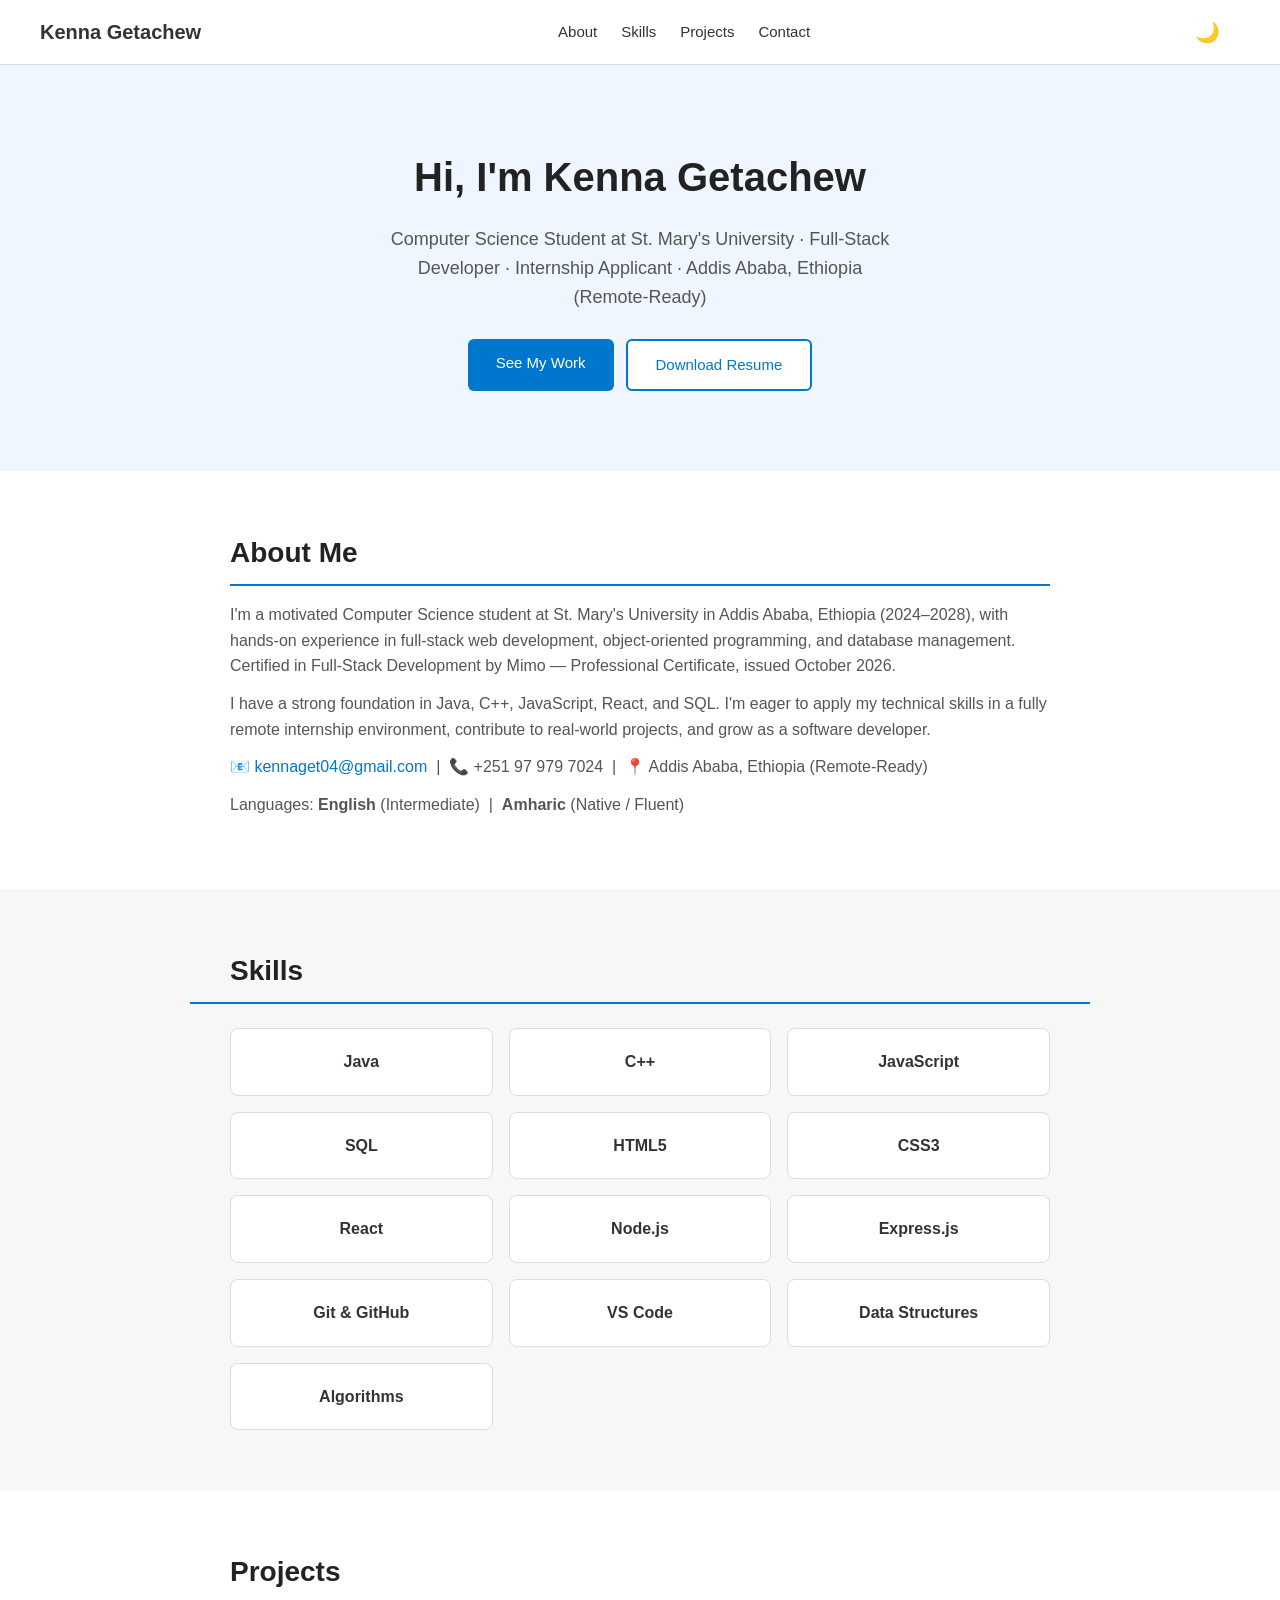
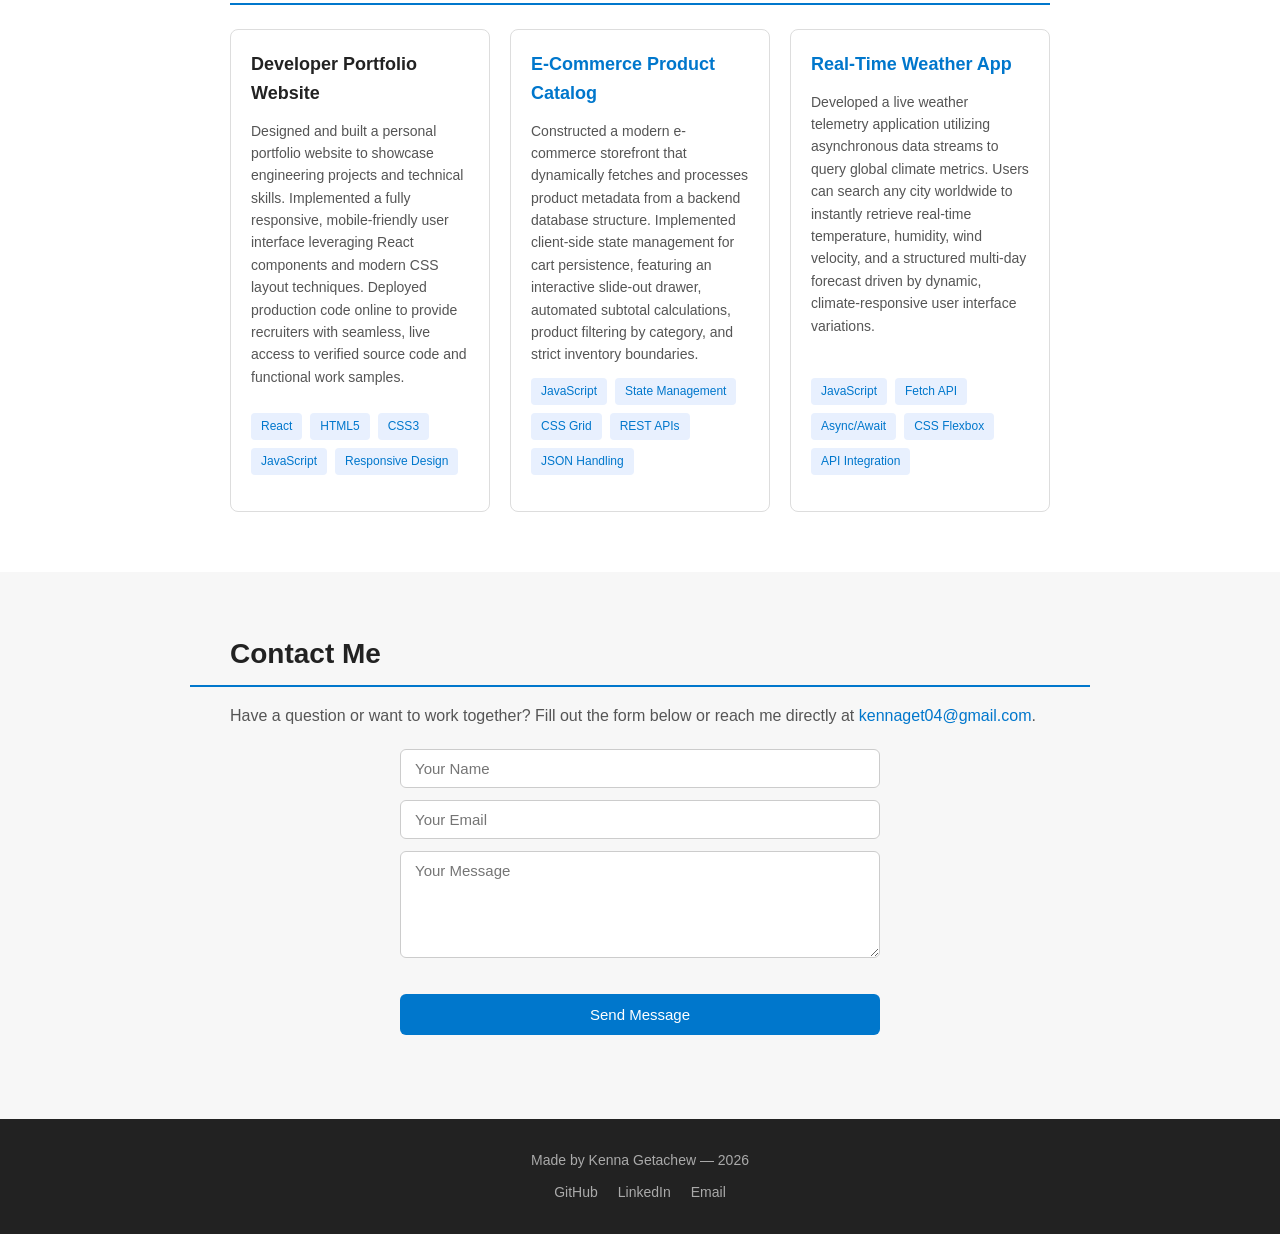
==== portfolio/index.html @ 9d72e142 "Add files via upload" ====
<!DOCTYPE html>
<html lang="en">
<head>
  <meta charset="UTF-8" />
  <meta name="viewport" content="width=device-width, initial-scale=1.0" />
  <title>Kenna Getachew | Developer Portfolio</title>
  <link rel="stylesheet" href="style.css" />
</head>
<body>

  <nav class="navbar">
    <div class="nav-logo">Kenna Getachew</div>

    <ul class="nav-links" id="nav-links">
      <li><a href="#about">About</a></li>
      <li><a href="#skills">Skills</a></li>
      <li><a href="#projects">Projects</a></li>
      <li><a href="#contact">Contact</a></li>
    </ul>

    <button class="theme-toggle" id="theme-toggle" aria-label="Toggle dark mode">&#127769;</button>
    <button class="hamburger" id="hamburger">&#9776;</button>
  </nav>

  <section class="hero">
    <h1>Hi, I'm Kenna Getachew</h1>
    <p>Computer Science Student at St. Mary's University &middot; Full-Stack Developer &middot; Internship Applicant &middot; Addis Ababa, Ethiopia (Remote-Ready)</p>
    <div class="hero-buttons">
      <a href="#projects" class="btn">See My Work</a>
      <a href="resume.pdf" class="btn btn-outline" download>Download Resume</a>
    </div>
  </section>

  <section id="about" class="section">
    <h2>About Me</h2>
    <p>
      I'm a motivated Computer Science student at St. Mary's University in Addis Ababa, Ethiopia (2024&ndash;2028),
      with hands-on experience in full-stack web development, object-oriented programming, and database management.
      Certified in Full-Stack Development by Mimo &mdash; Professional Certificate, issued October 2026.
    </p>
    <p>
      I have a strong foundation in Java, C++, JavaScript, React, and SQL. I'm eager to apply my technical skills
      in a fully remote internship environment, contribute to real-world projects, and grow as a software developer.
    </p>
    <p>
      &#128231; <a href="mailto:kennaget04@gmail.com">kennaget04@gmail.com</a>
      &nbsp;|&nbsp;
      &#128222; +251 97 979 7024
      &nbsp;|&nbsp;
      &#128205; Addis Ababa, Ethiopia (Remote-Ready)
    </p>
    <p>Languages: <strong>English</strong> (Intermediate) &nbsp;|&nbsp; <strong>Amharic</strong> (Native / Fluent)</p>
  </section>

  <section id="skills" class="section gray-bg">
    <h2>Skills</h2>
    <div class="skills-grid">
      <div class="skill-card"><p>Java</p></div>
      <div class="skill-card"><p>C++</p></div>
      <div class="skill-card"><p>JavaScript</p></div>
      <div class="skill-card"><p>SQL</p></div>
      <div class="skill-card"><p>HTML5</p></div>
      <div class="skill-card"><p>CSS3</p></div>
      <div class="skill-card"><p>React</p></div>
      <div class="skill-card"><p>Node.js</p></div>
      <div class="skill-card"><p>Express.js</p></div>
      <div class="skill-card"><p>Git &amp; GitHub</p></div>
      <div class="skill-card"><p>VS Code</p></div>
      <div class="skill-card"><p>Data Structures</p></div>
      <div class="skill-card"><p>Algorithms</p></div>
    </div>
  </section>

  <section id="projects" class="section">
    <h2>Projects</h2>
    <div class="projects-grid">

      <div class="project-card">
        <h3>Developer Portfolio Website</h3>
        <p>Designed and built a personal portfolio website to showcase engineering projects and technical skills. Implemented a fully responsive, mobile-friendly user interface leveraging React components and modern CSS layout techniques. Deployed production code online to provide recruiters with seamless, live access to verified source code and functional work samples.</p>
        <div class="project-tags">
          <span>React</span>
          <span>HTML5</span>
          <span>CSS3</span>
          <span>JavaScript</span>
          <span>Responsive Design</span>
        </div>
      </div>

      <a href="https://ecommerceapp-five-roan.vercel.app" target="_blank" rel="noopener noreferrer" class="project-card clickable-card">
        <h3>E-Commerce Product Catalog</h3>
        <p>Constructed a modern e-commerce storefront that dynamically fetches and processes product metadata from a backend database structure. Implemented client-side state management for cart persistence, featuring an interactive slide-out drawer, automated subtotal calculations, product filtering by category, and strict inventory boundaries.</p>
        <div class="project-tags">
          <span>JavaScript</span>
          <span>State Management</span>
          <span>CSS Grid</span>
          <span>REST APIs</span>
          <span>JSON Handling</span>
        </div>
      </a>

      <a href="https://weatherforecast-phi-ebon.vercel.app" target="_blank" rel="noopener noreferrer" class="project-card clickable-card">
        <h3>Real-Time Weather App</h3>
        <p>Developed a live weather telemetry application utilizing asynchronous data streams to query global climate metrics. Users can search any city worldwide to instantly retrieve real-time temperature, humidity, wind velocity, and a structured multi-day forecast driven by dynamic, climate-responsive user interface variations.</p>
        <div class="project-tags">
          <span>JavaScript</span>
          <span>Fetch API</span>
          <span>Async/Await</span>
          <span>CSS Flexbox</span>
          <span>API Integration</span>
        </div>
      </a>

    </div>
  </section>

  <section id="contact" class="section gray-bg">
    <h2>Contact Me</h2>
    <p>Have a question or want to work together? Fill out the form below or reach me directly at <a href="mailto:kennaget04@gmail.com">kennaget04@gmail.com</a>.</p>

    <form id="contact-form">
      <input type="text"  id="name"    placeholder="Your Name"    required />
      <input type="email" id="email"   placeholder="Your Email"   required />
      <textarea           id="message" placeholder="Your Message" rows="5" required></textarea>
      <p id="form-error" class="error-msg"></p>
      <button type="submit" class="btn">Send Message</button>
      <p id="form-success" class="success-msg"></p>
    </form>
  </section>

  <footer>
    <p>Made by Kenna Getachew &mdash; 2026</p>
    <div class="footer-links">
      <a href="https://github.com/kennaget"   target="_blank" rel="noopener noreferrer">GitHub</a>
      <a href="https://www.linkedin.com/in/kenna-getachew-03aa902a9" target="_blank" rel="noopener noreferrer">LinkedIn</a>
      <a href="mailto:kennaget04@gmail.com">Email</a>
    </div>
  </footer>

  <script src="main.js"></script>
</body>
</html>
---- portfolio/style.css ----
* {
  margin: 0;
  padding: 0;
  box-sizing: border-box;
}

body {
  font-family: Arial, sans-serif;
  color: #333;
  background-color: #fff;
  line-height: 1.6;
  transition: background-color 0.3s, color 0.3s;
}

a {
  color: #0077cc;
  text-decoration: none;
}

a:hover {
  text-decoration: underline;
}

.navbar {
  display: flex;
  align-items: center;
  justify-content: space-between;
  padding: 16px 40px;
  background-color: #fff;
  border-bottom: 1px solid #ddd;
  position: sticky;
  top: 0;
  z-index: 100;
  transition: background-color 0.3s, border-color 0.3s;
}

.nav-logo {
  font-size: 20px;
  font-weight: bold;
  color: #333;
  transition: color 0.3s;
}

.nav-links {
  list-style: none;
  display: flex;
  gap: 24px;
}

.nav-links a {
  color: #333;
  font-size: 15px;
  transition: color 0.3s;
}

.nav-links a:hover {
  color: #0077cc;
  text-decoration: none;
}

.theme-toggle {
  background: none;
  border: none;
  font-size: 20px;
  cursor: pointer;
  margin-left: 20px;
  margin-right: 12px;
  padding: 4px 8px;
  border-radius: 6px;
  transition: background-color 0.3s;
}

.theme-toggle:hover {
  background-color: #e8f0fe;
}

.hamburger {
  display: none;
  font-size: 24px;
  background: none;
  border: none;
  cursor: pointer;
  color: #333;
  transition: color 0.3s;
}

@media (max-width: 600px) {
  .nav-links {
    display: none;
    flex-direction: column;
    gap: 12px;
    position: absolute;
    top: 57px;
    left: 0;
    width: 100%;
    background-color: #fff;
    padding: 20px 40px;
    border-bottom: 1px solid #ddd;
    transition: background-color 0.3s, border-color 0.3s;
  }

  .nav-links.open {
    display: flex;
  }

  .hamburger {
    display: block;
  }
}

.hero {
  text-align: center;
  padding: 80px 20px;
  background-color: #f0f6ff;
  transition: background-color 0.3s;
}

.hero h1 {
  font-size: 40px;
  margin-bottom: 16px;
  color: #222;
  transition: color 0.3s;
}

.hero p {
  font-size: 18px;
  color: #555;
  margin-bottom: 28px;
  max-width: 500px;
  margin-left: auto;
  margin-right: auto;
  transition: color 0.3s;
}

.btn {
  display: inline-block;
  padding: 12px 28px;
  background-color: #0077cc;
  color: #fff;
  border-radius: 6px;
  font-size: 15px;
  border: none;
  cursor: pointer;
}

.btn:hover {
  background-color: #005fa3;
  text-decoration: none;
}

.btn-outline {
  background-color: #fff;
  color: #0077cc;
  border: 2px solid #0077cc;
  transition: background-color 0.3s, color 0.3s;
}

.btn-outline:hover {
  background-color: #e8f0fe;
}

.hero-buttons {
  display: flex;
  gap: 12px;
  justify-content: center;
  flex-wrap: wrap;
}

.section {
  padding: 60px 40px;
  max-width: 900px;
  margin: 0 auto;
}

.section h2 {
  font-size: 28px;
  margin-bottom: 16px;
  color: #222;
  border-bottom: 2px solid #0077cc;
  padding-bottom: 8px;
  transition: color 0.3s, border-color 0.3s;
}

.section p {
  color: #555;
  margin-bottom: 12px;
  transition: color 0.3s;
}

.gray-bg {
  background-color: #f7f7f7;
  max-width: 100%;
  padding: 60px 40px;
  transition: background-color 0.3s;
}

.gray-bg .section {
  padding: 0;
}

section.gray-bg {
  max-width: 100%;
  padding: 60px 0;
}

section.gray-bg h2,
section.gray-bg p,
section.gray-bg form,
section.gray-bg .skills-grid {
  max-width: 900px;
  margin-left: auto;
  margin-right: auto;
  padding-left: 40px;
  padding-right: 40px;
}

section.gray-bg h2 {
  padding-bottom: 8px;
  margin-bottom: 16px;
}

.skills-grid {
  display: grid;
  grid-template-columns: repeat(3, 1fr);
  gap: 16px;
  margin-top: 24px;
}

.skill-card {
  background-color: #fff;
  border: 1px solid #ddd;
  border-radius: 8px;
  padding: 20px;
  text-align: center;
  transition: background-color 0.3s, border-color 0.3s;
}

.skill-card:hover {
  border-color: #0077cc;
}

.skill-card p {
  font-weight: bold;
  color: #333;
  margin: 0;
  transition: color 0.3s;
}

@media (max-width: 600px) {
  .skills-grid {
    grid-template-columns: repeat(2, 1fr);
  }
}

.projects-grid {
  display: grid;
  grid-template-columns: repeat(auto-fill, minmax(260px, 1fr));
  gap: 20px;
  margin-top: 24px;
}

.project-card {
  border: 1px solid #ddd;
  border-radius: 8px;
  padding: 20px;
  background-color: #fff;
  display: flex;
  flex-direction: column;
  transition: background-color 0.3s, border-color 0.3s, transform 0.3s, box-shadow 0.3s;
}

.project-card:hover {
  border-color: #0077cc;
}

.project-card h3 {
  font-size: 18px;
  margin-bottom: 12px;
  color: #222;
  transition: color 0.3s;
}

.project-card p {
  font-size: 14px;
  color: #555;
  margin-bottom: 12px;
  transition: color 0.3s;
}

.project-tags {
  display: flex;
  gap: 8px;
  flex-wrap: wrap;
  margin-top: auto;
  margin-bottom: 16px;
}

.project-tags span {
  background-color: #e8f0fe;
  color: #0077cc;
  font-size: 12px;
  padding: 4px 10px;
  border-radius: 4px;
  transition: background-color 0.3s, color 0.3s;
}

/* Styles for the clickable project cards */
.clickable-card {
  text-decoration: none;
  color: inherit;
}

.clickable-card:hover {
  text-decoration: none;
  border-color: #0077cc;
  transform: translateY(-4px);
  box-shadow: 0 10px 20px rgba(0,0,0,0.08);
}

.clickable-card h3 {
  color: #0077cc; /* Makes the title look like a link */
}

#contact-form {
  display: flex;
  flex-direction: column;
  gap: 12px;
  margin-top: 20px;
  max-width: 560px;
}

#contact-form input,
#contact-form textarea {
  padding: 10px 14px;
  border: 1px solid #ccc;
  border-radius: 6px;
  font-size: 15px;
  font-family: Arial, sans-serif;
  outline: none;
  background-color: #fff;
  color: #333;
  transition: background-color 0.3s, color 0.3s, border-color 0.3s;
}

#contact-form input:focus,
#contact-form textarea:focus {
  border-color: #0077cc;
}

.error-msg {
  color: red;
  font-size: 14px;
}

.success-msg {
  color: green;
  font-size: 14px;
}

footer {
  text-align: center;
  padding: 30px 20px;
  background-color: #222;
  color: #aaa;
  font-size: 14px;
  transition: background-color 0.3s, color 0.3s;
}

.footer-links {
  display: flex;
  justify-content: center;
  gap: 20px;
  margin-top: 10px;
}

.footer-links a {
  color: #aaa;
  font-size: 14px;
  transition: color 0.3s;
}

.footer-links a:hover {
  color: #fff;
  text-decoration: none;
}

body.dark-mode {
  background-color: #121212;
  color: #e0e0e0;
}

body.dark-mode .navbar {
  background-color: #1e1e1e;
  border-bottom-color: #333;
}

body.dark-mode .nav-logo,
body.dark-mode .nav-links a,
body.dark-mode .hamburger {
  color: #e0e0e0;
}

body.dark-mode .nav-links a:hover {
  color: #4da3ff;
}

body.dark-mode .theme-toggle:hover {
  background-color: #2a2a2a;
}

@media (max-width: 600px) {
  body.dark-mode .nav-links {
    background-color: #1e1e1e;
    border-bottom-color: #333;
  }
}

body.dark-mode .hero {
  background-color: #1a1a2e;
}

body.dark-mode .hero h1 {
  color: #f0f0f0;
}

body.dark-mode .hero p {
  color: #b0b0b0;
}

body.dark-mode .section h2 {
  color: #f0f0f0;
  border-bottom-color: #4da3ff;
}

body.dark-mode .section p {
  color: #b0b0b0;
}

body.dark-mode .gray-bg {
  background-color: #1a1a1a;
}

body.dark-mode .skill-card,
body.dark-mode .project-card {
  background-color: #2a2a2a;
  border-color: #444;
}

body.dark-mode .skill-card:hover,
body.dark-mode .project-card:hover {
  border-color: #4da3ff;
}

body.dark-mode .skill-card p {
  color: #e0e0e0;
}

body.dark-mode .project-card h3 {
  color: #f0f0f0;
}

body.dark-mode .clickable-card h3 {
  color: #4da3ff;
}

body.dark-mode .project-card p {
  color: #b0b0b0;
}

body.dark-mode .project-tags span {
  background-color: #2a3a5a;
  color: #4da3ff;
}

body.dark-mode .btn-outline {
  background-color: transparent;
  color: #4da3ff;
  border-color: #4da3ff;
}

body.dark-mode .btn-outline:hover {
  background-color: #1a2a4a;
}

body.dark-mode #contact-form input,
body.dark-mode #contact-form textarea {
  background-color: #2a2a2a;
  color: #e0e0e0;
  border-color: #444;
}

body.dark-mode #contact-form input:focus,
body.dark-mode #contact-form textarea:focus {
  border-color: #4da3ff;
}

body.dark-mode footer {
  background-color: #0a0a0a;
  color: #888;
}

body.dark-mode .footer-links a {
  color: #888;
}

body.dark-mode .footer-links a:hover {
  color: #fff;
}
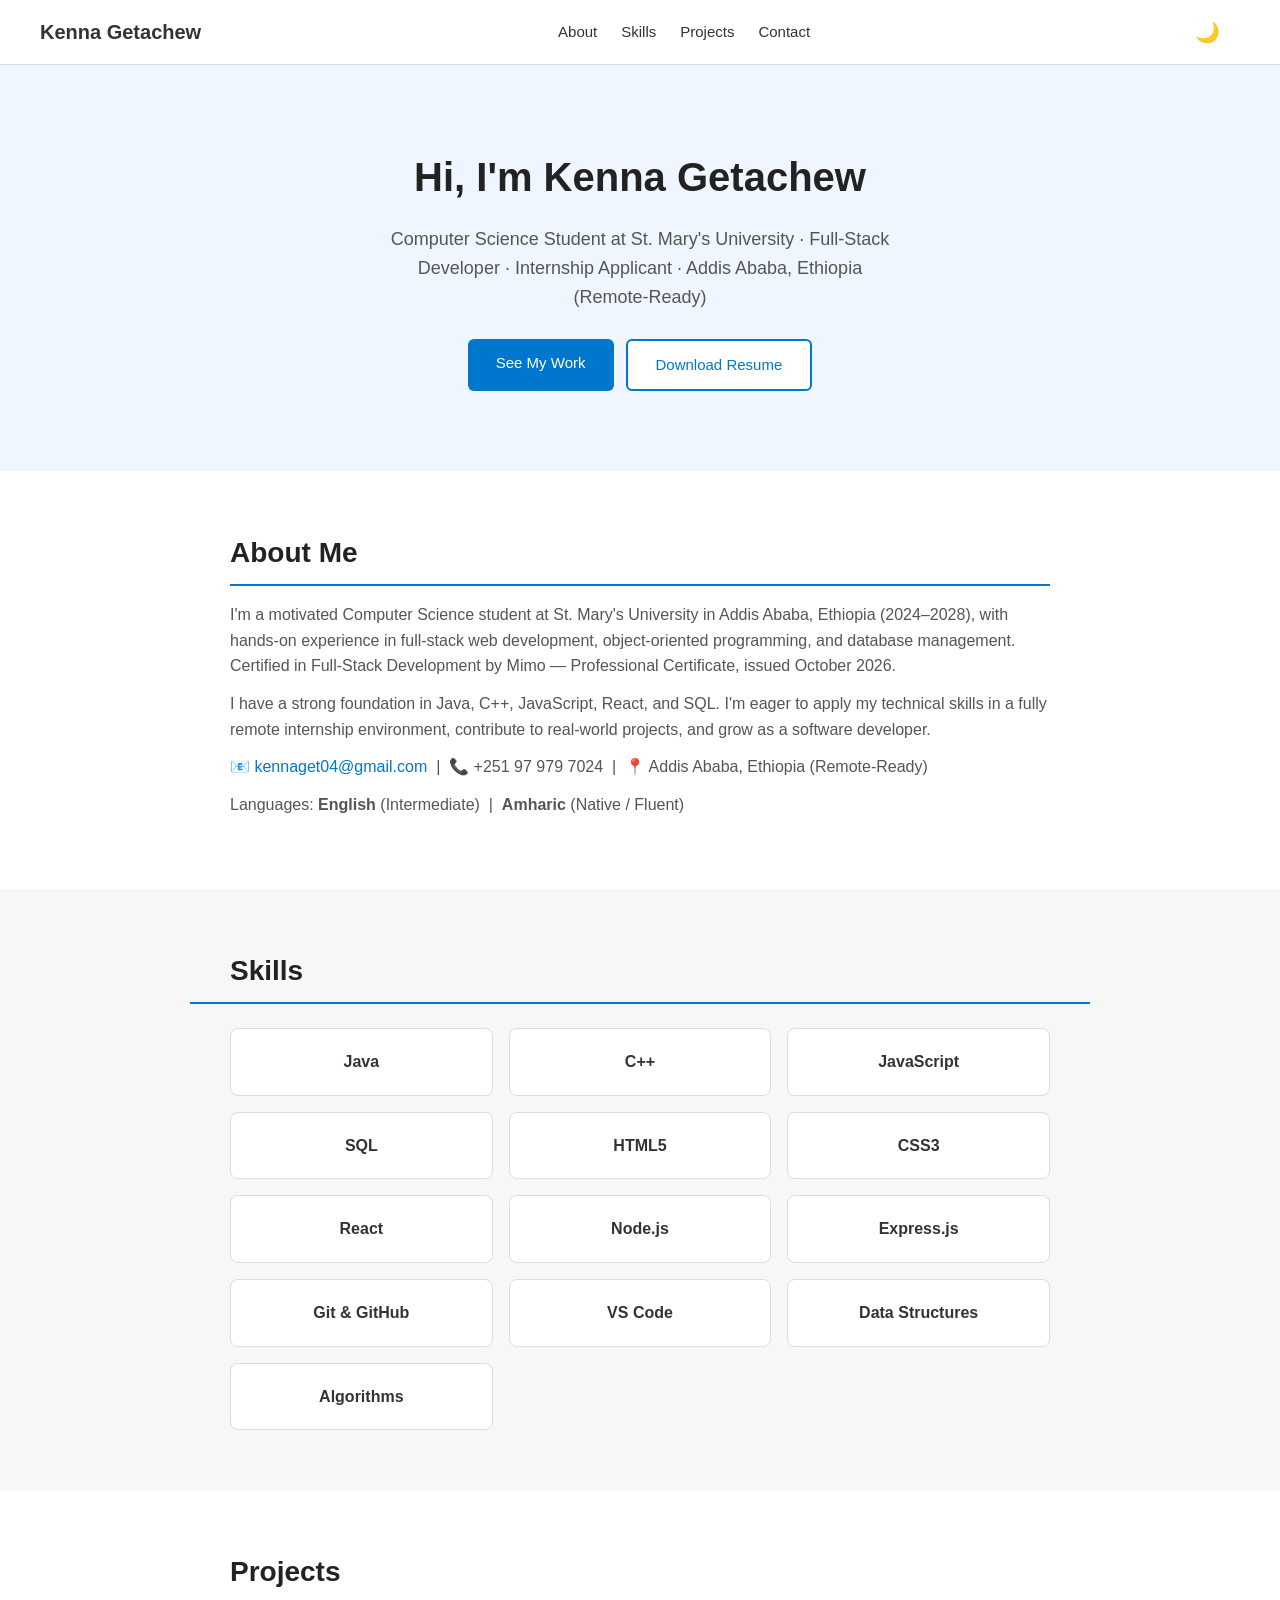
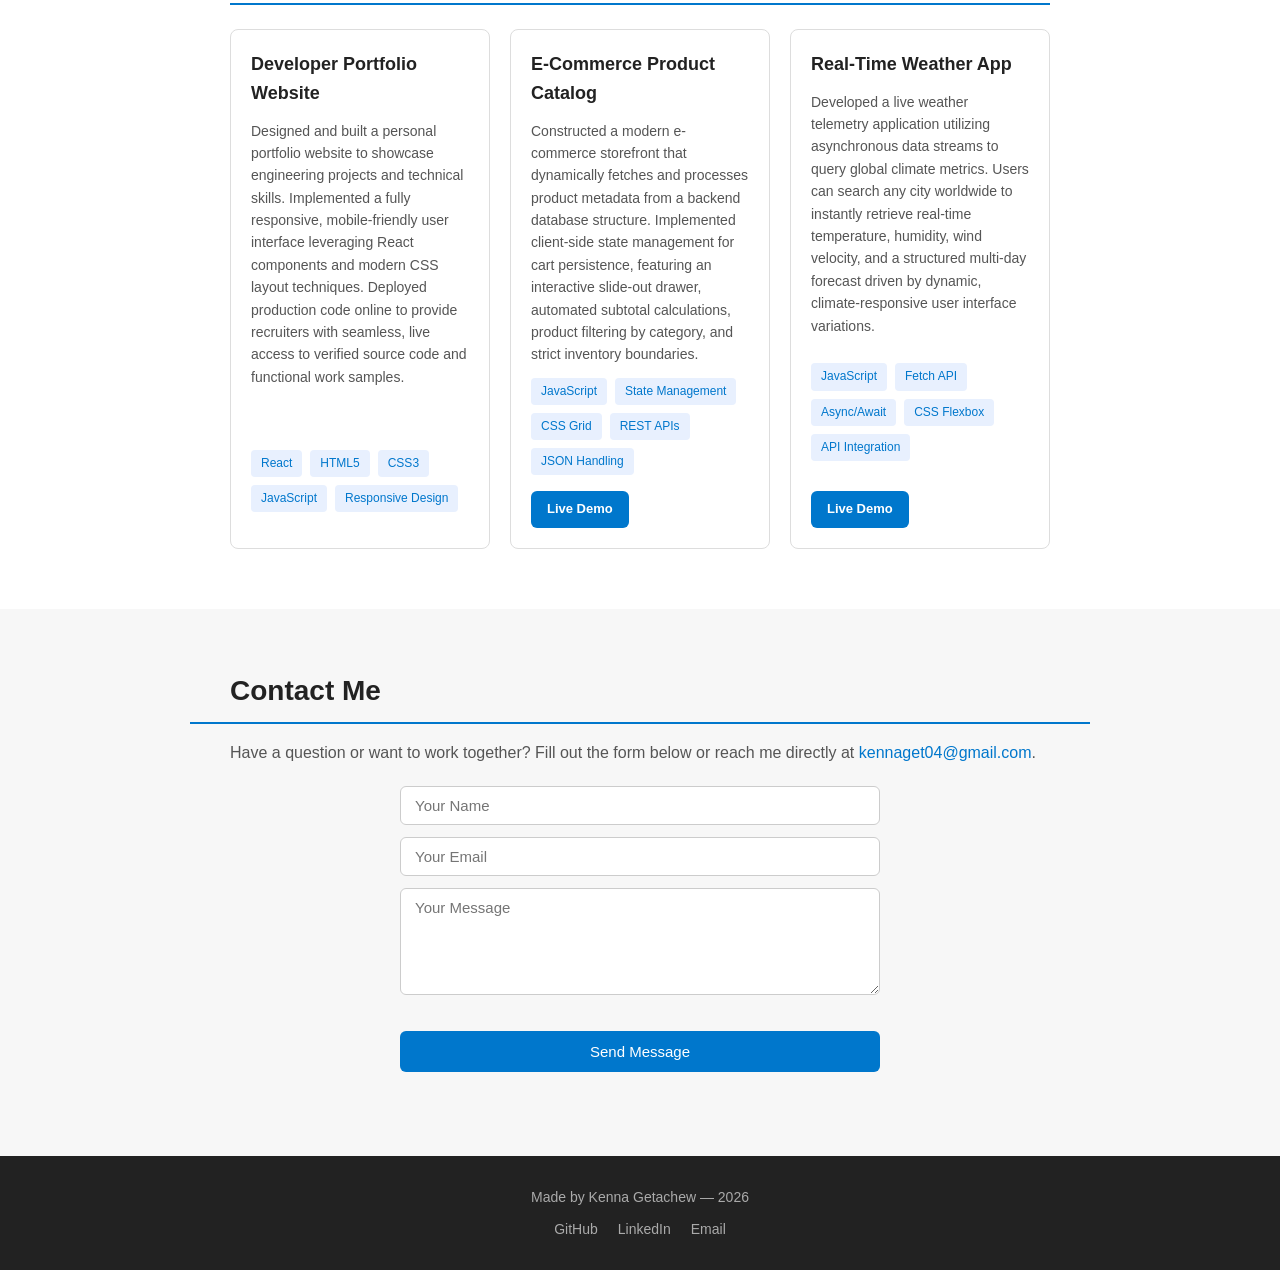
==== commit f6ba5cac: "Add files via upload" ====
--- a/portfolio/index.html
+++ b/portfolio/index.html
@@ -87,7 +87,7 @@
         </div>
       </div>
 
-      <a href="https://ecommerceapp-five-roan.vercel.app" target="_blank" rel="noopener noreferrer" class="project-card clickable-card">
+      <div class="project-card">
         <h3>E-Commerce Product Catalog</h3>
         <p>Constructed a modern e-commerce storefront that dynamically fetches and processes product metadata from a backend database structure. Implemented client-side state management for cart persistence, featuring an interactive slide-out drawer, automated subtotal calculations, product filtering by category, and strict inventory boundaries.</p>
         <div class="project-tags">
@@ -97,9 +97,12 @@
           <span>REST APIs</span>
           <span>JSON Handling</span>
         </div>
-      </a>
+        <div class="project-links">
+          <a href="https://ecommerceapp-five-roan.vercel.app" target="_blank" rel="noopener noreferrer">Live Demo</a>
+        </div>
+      </div>
 
-      <a href="https://weatherforecast-phi-ebon.vercel.app" target="_blank" rel="noopener noreferrer" class="project-card clickable-card">
+      <div class="project-card">
         <h3>Real-Time Weather App</h3>
         <p>Developed a live weather telemetry application utilizing asynchronous data streams to query global climate metrics. Users can search any city worldwide to instantly retrieve real-time temperature, humidity, wind velocity, and a structured multi-day forecast driven by dynamic, climate-responsive user interface variations.</p>
         <div class="project-tags">
@@ -109,7 +112,10 @@
           <span>CSS Flexbox</span>
           <span>API Integration</span>
         </div>
-      </a>
+        <div class="project-links">
+          <a href="https://weatherforecast-phi-ebon.vercel.app" target="_blank" rel="noopener noreferrer">Live Demo</a>
+        </div>
+      </div>
 
     </div>
   </section>
--- a/portfolio/style.css
+++ b/portfolio/style.css
@@ -266,7 +266,7 @@
   background-color: #fff;
   display: flex;
   flex-direction: column;
-  transition: background-color 0.3s, border-color 0.3s, transform 0.3s, box-shadow 0.3s;
+  transition: background-color 0.3s, border-color 0.3s;
 }
 
 .project-card:hover {
@@ -304,21 +304,38 @@
   transition: background-color 0.3s, color 0.3s;
 }
 
-/* Styles for the clickable project cards */
-.clickable-card {
+/* Added styles for the Live Demo buttons */
+.project-links {
+  display: flex;
+  gap: 16px;
+  font-size: 14px;
+  font-weight: bold;
+  margin-top: auto;
+}
+
+.project-links a {
+  display: inline-block;
+  padding: 8px 16px;
+  background-color: #0077cc;
+  color: #fff;
+  border-radius: 6px;
   text-decoration: none;
-  color: inherit;
-}
-
-.clickable-card:hover {
+  font-size: 13px;
+  transition: background-color 0.3s;
+}
+
+.project-links a:hover {
+  background-color: #005fa3;
   text-decoration: none;
-  border-color: #0077cc;
-  transform: translateY(-4px);
-  box-shadow: 0 10px 20px rgba(0,0,0,0.08);
-}
-
-.clickable-card h3 {
-  color: #0077cc; /* Makes the title look like a link */
+}
+
+body.dark-mode .project-links a {
+  background-color: #4da3ff;
+  color: #121212;
+}
+
+body.dark-mode .project-links a:hover {
+  background-color: #3388dd;
 }
 
 #contact-form {
@@ -459,10 +476,6 @@
   color: #f0f0f0;
 }
 
-body.dark-mode .clickable-card h3 {
-  color: #4da3ff;
-}
-
 body.dark-mode .project-card p {
   color: #b0b0b0;
 }
